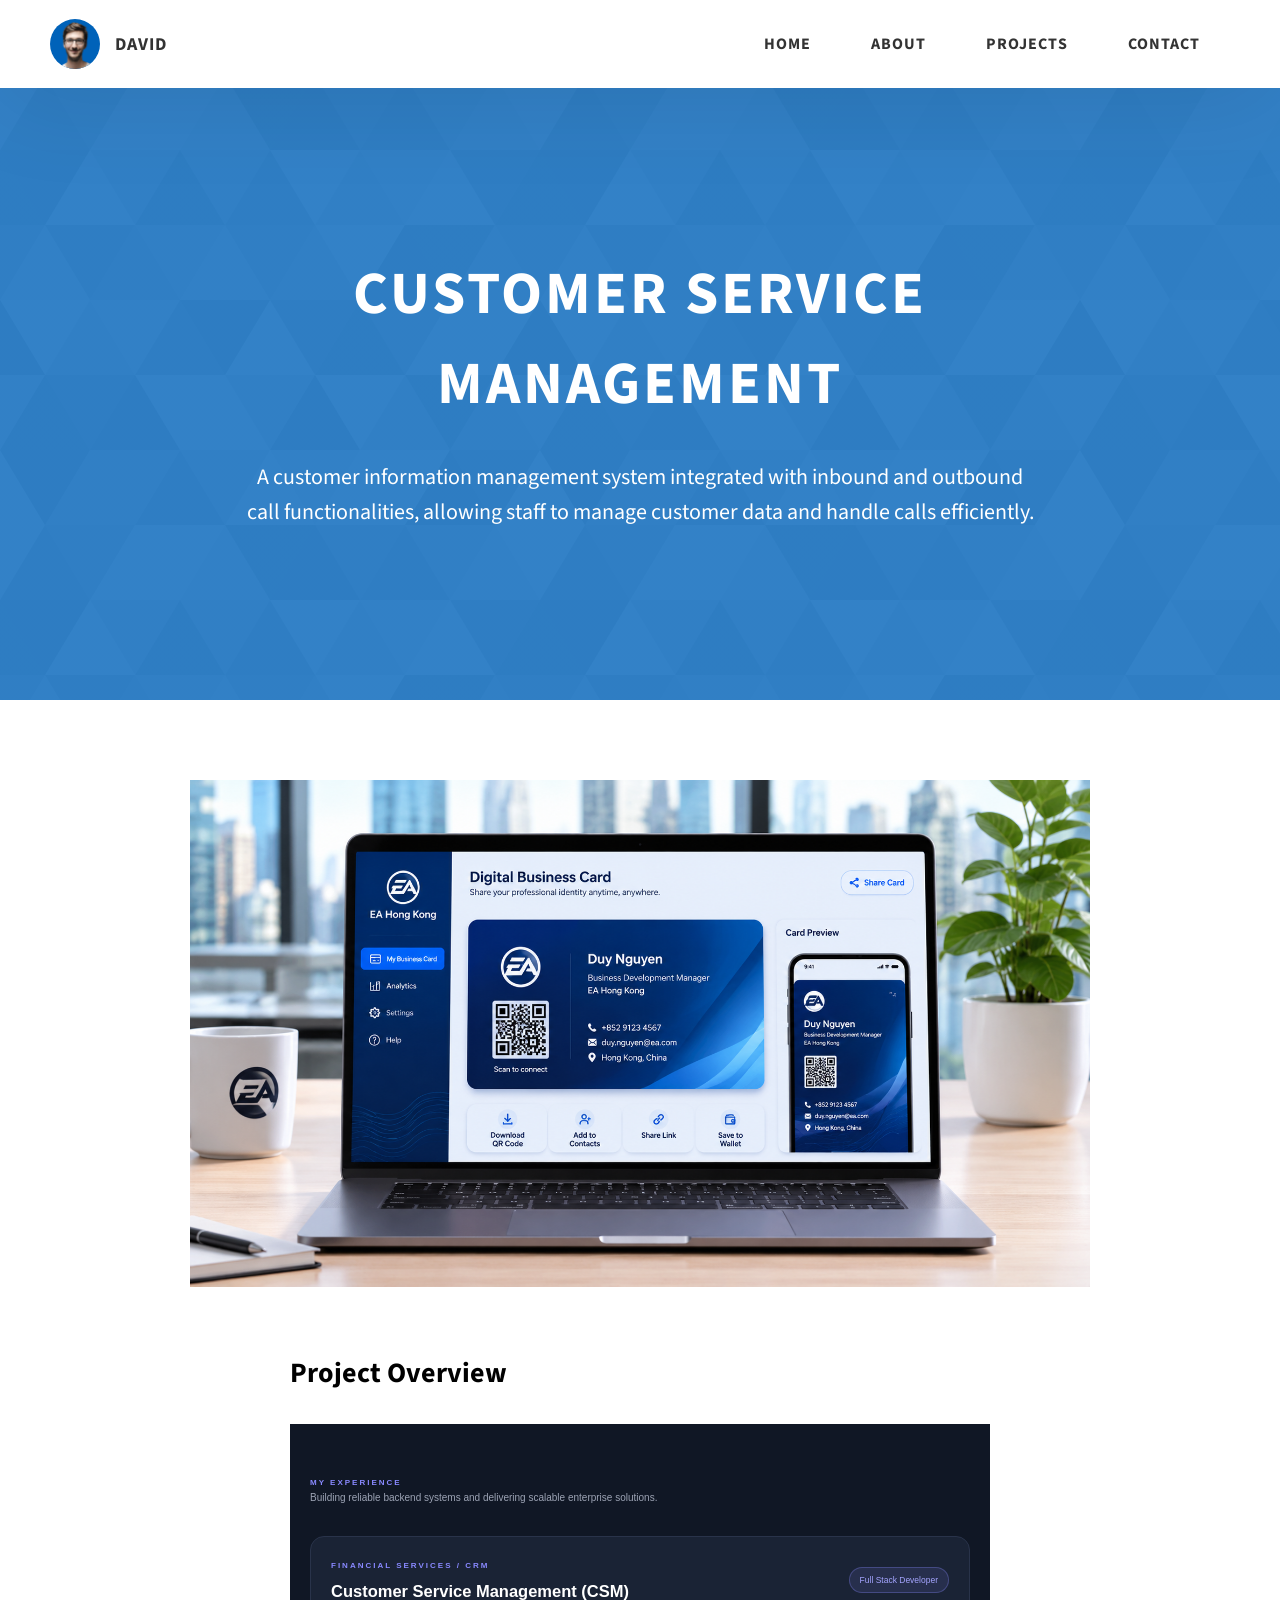
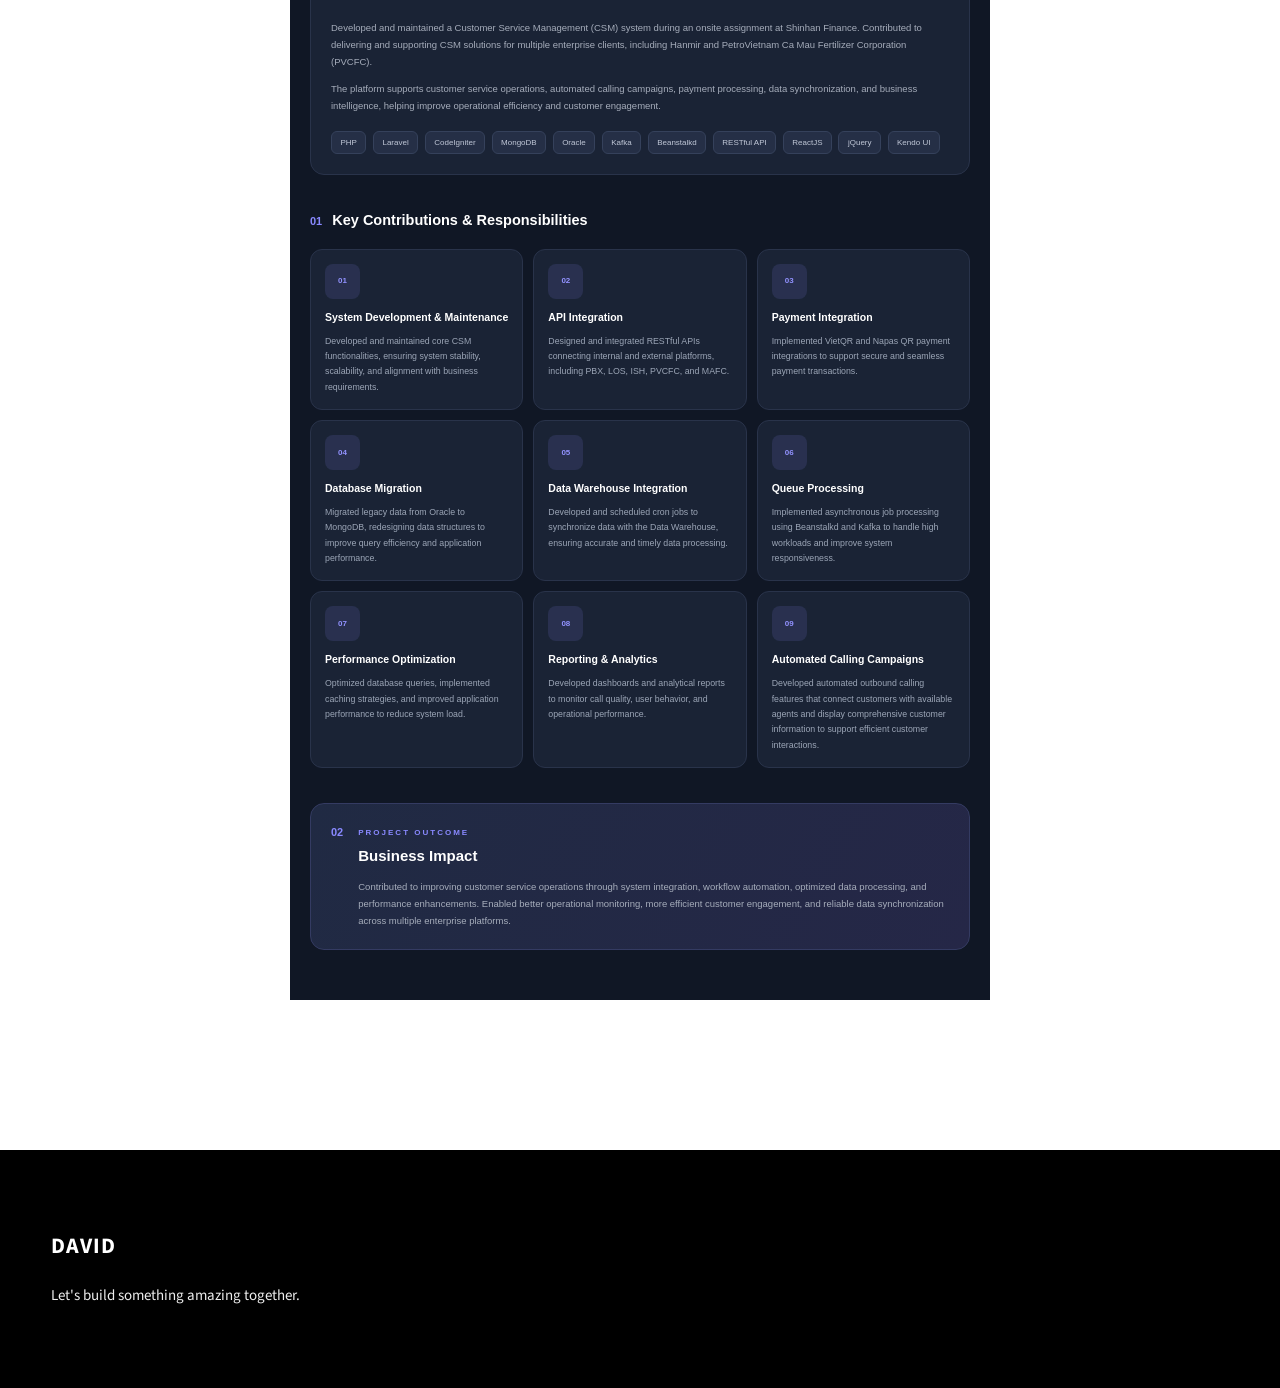
==== project-1.html @ 9b258911 "Create page" ====
<!doctype html>
<html lang="en">
  <head>
    <meta charset="UTF-8" />
    <meta name="viewport" content="width=device-width, initial-scale=1.0" />
    <meta http-equiv="X-UA-Compatible" content="ie=edge" />
    <title>Case Study of Project 1</title>
    <meta name="description" content="Case study page of Project" />

    <link rel="stylesheet" href="css/style.css" />

    <link rel="preconnect" href="https://fonts.googleapis.com" />
    <link rel="preconnect" href="https://fonts.gstatic.com" crossorigin />
    <link
      href="https://fonts.googleapis.com/css2?family=Source+Sans+Pro:wght@400;600;700;900&display=swap"
      rel="stylesheet"
    />
  </head>
  <body>
    <header class="header">
      <div class="header__content">
        <div class="header__logo-container">
          <div class="header__logo-img-cont">
            <img
              src="./assets/png/john-doe.png"
              alt="Ram Maheshwari Logo Image"
              class="header__logo-img"
            />
          </div>
          <span class="header__logo-sub">David</span>
        </div>
        <div class="header__main">
          <ul class="header__links">
            <li class="header__link-wrapper">
              <a href="./index.html" class="header__link"> Home </a>
            </li>
            <li class="header__link-wrapper">
              <a href="./index.html#about" class="header__link">About </a>
            </li>
            <li class="header__link-wrapper">
              <a href="./index.html#projects" class="header__link">
                Projects
              </a>
            </li>
            <li class="header__link-wrapper">
              <a href="./index.html#contact" class="header__link"> Contact </a>
            </li>
          </ul>
          <div class="header__main-ham-menu-cont">
            <img
              src="./assets/svg/ham-menu.svg"
              alt="hamburger menu"
              class="header__main-ham-menu"
            />
            <img
              src="./assets/svg/ham-menu-close.svg"
              alt="hamburger menu close"
              class="header__main-ham-menu-close d-none"
            />
          </div>
        </div>
      </div>
      <div class="header__sm-menu">
        <div class="header__sm-menu-content">
          <ul class="header__sm-menu-links">
            <li class="header__sm-menu-link">
              <a href="./index.html"> Home </a>
            </li>

            <li class="header__sm-menu-link">
              <a href="./index.html#about"> About </a>
            </li>

            <li class="header__sm-menu-link">
              <a href="./index.html#projects"> Projects </a>
            </li>

            <li class="header__sm-menu-link">
              <a href="./index.html#contact"> Contact </a>
            </li>
          </ul>
        </div>
      </div>
    </header>
    <section class="project-cs-hero">
      <div class="project-cs-hero__content">
        <h1 class="heading-primary">Customer Service Management</h1>
        <div class="project-cs-hero__info">
          <p class="text-primary">
            A customer information management system integrated with inbound and
            outbound call functionalities, allowing staff to manage customer
            data and handle calls efficiently.
          </p>
        </div>
      </div>
    </section>
    <section class="project-details">
      <div class="main-container">
        <div class="project-details__content">
          <div class="project-details__showcase-img-cont">
            <img
                src="./assets/png/ea.png"
              alt="Project Image"
              class="project-details__showcase-img"
            />
          </div>
          <div class="project-details__content-main">
            <div class="project-details__desc">
              <h3 class="project-details__content-title">Project Overview</h3>

              <section class="project-overview" id="projects">
                <div class="project-container">
                  <!-- Section Header -->
                  <div class="section-header">
                    <span class="section-label">MY EXPERIENCE</span>
                    <p>
                      Building reliable backend systems and delivering scalable
                      enterprise solutions.
                    </p>
                  </div>

                  <!-- Project Introduction -->
                  <div class="project-intro">
                    <div class="project-heading">
                      <div>
                        <span class="project-category"
                          >FINANCIAL SERVICES / CRM</span
                        >
                        <h3>Customer Service Management (CSM)</h3>
                      </div>
                      <span class="project-role">Full Stack Developer</span>
                    </div>

                    <p>
                      Developed and maintained a Customer Service Management
                      (CSM) system during an onsite assignment at Shinhan
                      Finance. Contributed to delivering and supporting CSM
                      solutions for multiple enterprise clients, including
                      Hanmir and PetroVietnam Ca Mau Fertilizer Corporation
                      (PVCFC).
                    </p>

                    <p>
                      The platform supports customer service operations,
                      automated calling campaigns, payment processing, data
                      synchronization, and business intelligence, helping
                      improve operational efficiency and customer engagement.
                    </p>

                    <!-- Technologies -->
                    <div class="tech-stack">
                      <span>PHP</span>
                      <span>Laravel</span>
                      <span>CodeIgniter</span>
                      <span>MongoDB</span>
                      <span>Oracle</span>
                      <span>Kafka</span>
                      <span>Beanstalkd</span>
                      <span>RESTful API</span>
                      <span>ReactJS</span>
                      <span>jQuery</span>
                      <span>Kendo UI</span>
                    </div>
                  </div>

                  <!-- Key Contributions -->
                  <div class="contribution-section">
                    <div class="subsection-heading">
                      <span>01</span>
                      <h3>Key Contributions & Responsibilities</h3>
                    </div>

                    <div class="contribution-grid">
                      <div class="contribution-card">
                        <div class="card-icon">01</div>
                        <h4>System Development & Maintenance</h4>
                        <p>
                          Developed and maintained core CSM functionalities,
                          ensuring system stability, scalability, and alignment
                          with business requirements.
                        </p>
                      </div>

                      <div class="contribution-card">
                        <div class="card-icon">02</div>
                        <h4>API Integration</h4>
                        <p>
                          Designed and integrated RESTful APIs connecting
                          internal and external platforms, including PBX, LOS,
                          ISH, PVCFC, and MAFC.
                        </p>
                      </div>

                      <div class="contribution-card">
                        <div class="card-icon">03</div>
                        <h4>Payment Integration</h4>
                        <p>
                          Implemented VietQR and Napas QR payment integrations
                          to support secure and seamless payment transactions.
                        </p>
                      </div>

                      <div class="contribution-card">
                        <div class="card-icon">04</div>
                        <h4>Database Migration</h4>
                        <p>
                          Migrated legacy data from Oracle to MongoDB,
                          redesigning data structures to improve query
                          efficiency and application performance.
                        </p>
                      </div>

                      <div class="contribution-card">
                        <div class="card-icon">05</div>
                        <h4>Data Warehouse Integration</h4>
                        <p>
                          Developed and scheduled cron jobs to synchronize data
                          with the Data Warehouse, ensuring accurate and timely
                          data processing.
                        </p>
                      </div>

                      <div class="contribution-card">
                        <div class="card-icon">06</div>
                        <h4>Queue Processing</h4>
                        <p>
                          Implemented asynchronous job processing using
                          Beanstalkd and Kafka to handle high workloads and
                          improve system responsiveness.
                        </p>
                      </div>

                      <div class="contribution-card">
                        <div class="card-icon">07</div>
                        <h4>Performance Optimization</h4>
                        <p>
                          Optimized database queries, implemented caching
                          strategies, and improved application performance to
                          reduce system load.
                        </p>
                      </div>

                      <div class="contribution-card">
                        <div class="card-icon">08</div>
                        <h4>Reporting & Analytics</h4>
                        <p>
                          Developed dashboards and analytical reports to monitor
                          call quality, user behavior, and operational
                          performance.
                        </p>
                      </div>

                      <div class="contribution-card">
                        <div class="card-icon">09</div>
                        <h4>Automated Calling Campaigns</h4>
                        <p>
                          Developed automated outbound calling features that
                          connect customers with available agents and display
                          comprehensive customer information to support
                          efficient customer interactions.
                        </p>
                      </div>
                    </div>
                  </div>

                  <!-- Business Impact -->
                  <div class="business-impact">
                    <div class="impact-number">02</div>

                    <div class="impact-content">
                      <span class="project-category">PROJECT OUTCOME</span>
                      <h3>Business Impact</h3>
                      <p>
                        Contributed to improving customer service operations
                        through system integration, workflow automation,
                        optimized data processing, and performance enhancements.
                        Enabled better operational monitoring, more efficient
                        customer engagement, and reliable data synchronization
                        across multiple enterprise platforms.
                      </p>
                    </div>
                  </div>
                </div>
              </section>
            </div>
          </div>
        </div>
      </div>
    </section>
    <footer class="main-footer">
      <div class="main-container">
        <div class="main-footer__upper">
          <div class="main-footer__row main-footer__row-1"></div>
          <div class="main-footer__row main-footer__row-2">
            <h4 class="heading heading-sm text-lt">David</h4>
            <p class="main-footer__short-desc">
              Let's build something amazing together.
            </p>
          </div>
        </div>
      </div>
    </footer>
    <script src="./index.js"></script>
  </body>
</html>
---- css/style.css ----
/*
0 - 600px:      Phone
600 - 900px:    Tablet portrait
900 - 1200px:   Tablet landscape
[1200 - 1800] is where our normal styles apply
1800px + :      Big desktop
$breakpoint arguement choices:
- phone
- tab-port
- tab-land
- big-desktop

Inside media queries 1em is always 16px i.e 1em = 16px at every screen size only inside media queries
*/
*,
*::after,
*::before {
  margin: 0;
  padding: 0;
  box-sizing: inherit;
  font-family: inherit; }

html {
  font-size: 62.5%;
  scroll-behavior: smooth; }
  @media only screen and (max-width: 75em) {
    html {
      font-size: 59%; } }
  @media only screen and (max-width: 56.25em) {
    html {
      font-size: 56%; } }
  @media only screen and (min-width: 112.5em) {
    html {
      font-size: 65%; } }

body {
  box-sizing: border-box;
  position: relative;
  line-height: 1.5;
  font-family: sans-serif;
  overflow-x: hidden;
  overflow-y: scroll;
  font-family: 'Source Sans Pro', sans-serif; }

a {
  text-decoration: none;
  color: inherit; }

li {
  list-style: none; }

input:focus,
button:focus,
a:focus,
textarea:focus {
  outline: none; }

button {
  border: none;
  cursor: pointer; }

textarea {
  resize: none; }

.heading-primary {
  font-size: 6rem;
  text-transform: uppercase;
  letter-spacing: 3px;
  text-align: center; }
  @media only screen and (max-width: 37.5em) {
    .heading-primary {
      font-size: 4.5rem; } }

.heading-sec__mb-bg {
  margin-bottom: 11rem; }
  @media only screen and (max-width: 56.25em) {
    .heading-sec__mb-bg {
      margin-bottom: 8rem; } }

.heading-sec__mb-med {
  margin-bottom: 9rem; }
  @media only screen and (max-width: 56.25em) {
    .heading-sec__mb-med {
      margin-bottom: 8rem; } }

.heading-sec__main {
  display: block;
  font-size: 4rem;
  text-transform: uppercase;
  letter-spacing: 1px;
  letter-spacing: 3px;
  text-align: center;
  margin-bottom: 3.5rem;
  position: relative; }
  .heading-sec__main--lt {
    color: #fff; }
    .heading-sec__main--lt::after {
      content: '';
      background: #fff !important; }
  .heading-sec__main::after {
    content: '';
    position: absolute;
    top: calc(100% + 1.5rem);
    height: 5px;
    width: 3rem;
    background: #0062b9;
    left: 50%;
    transform: translateX(-50%);
    border-radius: 5px; }
    @media only screen and (max-width: 37.5em) {
      .heading-sec__main::after {
        top: calc(100% + 1.2rem); } }

.heading-sec__sub {
  display: block;
  text-align: center;
  color: #777;
  font-size: 2rem;
  font-weight: 500;
  max-width: 80rem;
  margin: auto;
  line-height: 1.6; }
  @media only screen and (max-width: 37.5em) {
    .heading-sec__sub {
      font-size: 1.8rem; } }
  .heading-sec__sub--lt {
    color: #eee; }

.heading-sm {
  font-size: 2.2rem;
  text-transform: uppercase;
  letter-spacing: 1px; }

.main-container {
  max-width: 120rem;
  margin: auto;
  width: 92%; }

.btn {
  background: #fff;
  color: #333;
  text-transform: uppercase;
  letter-spacing: 2px;
  display: inline-block;
  font-weight: 700;
  border-radius: 5px;
  box-shadow: 0 5px 15px 0 rgba(0, 0, 0, 0.15);
  transition: transform .3s; }
  .btn:hover {
    transform: translateY(-3px); }
  .btn--bg {
    padding: 1.5rem 8rem;
    font-size: 2rem; }
  .btn--med {
    padding: 1.5rem 5rem;
    font-size: 1.6rem; }
  .btn--theme {
    background: #0062b9;
    color: #fff; }
  .btn--theme-inv {
    color: #0062b9;
    background: #fff;
    border: 2px solid #0062b9;
    box-shadow: none;
    padding: calc(1.5rem - 2px) calc(5rem - 2px); }

.sec-pad {
  padding: 12rem 0; }
  @media only screen and (max-width: 56.25em) {
    .sec-pad {
      padding: 8rem 0; } }

.text-primary {
  color: #fff;
  font-size: 2.2rem;
  text-align: center;
  width: 100%;
  line-height: 1.6; }
  @media only screen and (max-width: 37.5em) {
    .text-primary {
      font-size: 2rem; } }

.d-none {
  display: none; }

.home-hero {
  color: #fff;
  background: linear-gradient(to right, rgba(0, 98, 185, 0.8), rgba(0, 98, 185, 0.8)), url(../../assets/svg/common-bg.svg);
  background-position: center;
  height: 100vh;
  min-height: 80rem;
  max-height: 120rem;
  position: relative; }
  @media only screen and (max-width: 37.5em) {
    .home-hero {
      height: unset;
      min-height: unset; } }
  .home-hero__socials {
    position: absolute;
    top: 50%;
    border: 2px solid #eee;
    border-left: 2px solid #eee;
    transform: translateY(-50%); }
    @media only screen and (max-width: 56.25em) {
      .home-hero__socials {
        display: none; } }
  .home-hero__mouse-scroll-cont {
    position: absolute;
    bottom: 3%;
    left: 50%;
    transform: translateX(-50%); }
    @media only screen and (max-width: 37.5em) {
      .home-hero__mouse-scroll-cont {
        display: none; } }
  .home-hero__social {
    width: 5rem; }
  .home-hero__social-icon-link {
    width: 100%;
    display: block;
    padding: 1.2rem;
    border-bottom: 2px solid #eee;
    transition: background .3s; }
    .home-hero__social-icon-link:hover {
      background: rgba(255, 255, 255, 0.1); }
    .home-hero__social-icon-link--bd-none {
      border-bottom: 0; }
  .home-hero__social-icon {
    width: 100%; }
  .home-hero__content {
    position: absolute;
    top: 50%;
    left: 50%;
    transform: translate(-50%, -50%);
    max-width: 90rem;
    width: 92%; }
    @media only screen and (max-width: 37.5em) {
      .home-hero__content {
        padding: 19rem 0 13rem 0;
        margin: auto;
        position: static;
        transform: translate(0, 0); } }
  .home-hero__info {
    margin: 3rem auto 0 auto;
    max-width: 80rem; }
  .home-hero__cta {
    margin-top: 5rem;
    text-align: center; }

.about {
  background: #fafafa; }
  .about__content {
    display: grid;
    grid-template-columns: 1fr 1fr;
    grid-gap: 10rem; }
    @media only screen and (max-width: 56.25em) {
      .about__content {
        grid-template-columns: 1fr;
        grid-gap: 8rem; } }
    .about__content-title {
      font-weight: 700;
      font-size: 2.8rem;
      margin-bottom: 3rem; }
      @media only screen and (max-width: 37.5em) {
        .about__content-title {
          font-size: 2.4rem; } }
    .about__content-details-para {
      font-size: 1.8rem;
      color: grey;
      max-width: 60rem;
      line-height: 1.7;
      margin-bottom: 1rem; }
      .about__content-details-para--hl {
        font-weight: 700;
        margin: 0 3px; }
      .about__content-details-para:last-child {
        margin-bottom: 4rem; }

.projects__row {
  display: grid;
  grid-template-columns: 1.5fr 1fr;
  grid-gap: 5rem;
  margin-bottom: 11rem; }
  @media only screen and (max-width: 56.25em) {
    .projects__row {
      grid-template-columns: 1fr;
      grid-gap: 2rem;
      margin-bottom: 8rem; } }
  @media only screen and (max-width: 56.25em) {
    .projects__row {
      text-align: center; } }
  .projects__row:last-child {
    margin-bottom: 0; }
  .projects__row-img-cont {
    overflow: hidden; }
  .projects__row-img {
    width: 100%;
    display: block;
    object-fit: cover; }
  .projects__row-content {
    padding: 2rem 0;
    display: flex;
    justify-content: center;
    flex-direction: column;
    align-items: flex-start; }
    @media only screen and (max-width: 56.25em) {
      .projects__row-content {
        align-items: center; } }
    .projects__row-content-title {
      font-weight: 700;
      font-size: 2.8rem;
      margin-bottom: 2rem; }
      @media only screen and (max-width: 37.5em) {
        .projects__row-content-title {
          font-size: 2.4rem; } }
    .projects__row-content-desc {
      font-size: 1.8rem;
      color: grey;
      max-width: 60rem;
      line-height: 1.7;
      margin-bottom: 3rem; }
      @media only screen and (max-width: 37.5em) {
        .projects__row-content-desc {
          font-size: 1.7rem; } }

.contact {
  background: linear-gradient(to right, rgba(0, 98, 185, 0.8), rgba(0, 98, 185, 0.8)), url(../../assets/svg/common-bg.svg);
  background-size: cover;
  background-position: center; }
  .contact__form-container {
    box-shadow: 0 0 10px rgba(0, 0, 0, 0.1);
    background: white;
    padding: 4rem;
    margin-top: 6rem;
    max-width: 80rem;
    text-align: right;
    width: 95%;
    border-radius: 5px;
    margin: 5rem auto 0 auto; }
    @media only screen and (max-width: 37.5em) {
      .contact__form-container {
        padding: 3rem; } }
  .contact__form-field {
    margin-bottom: 4rem; }
    @media only screen and (max-width: 37.5em) {
      .contact__form-field {
        margin-bottom: 3rem; } }
  .contact__form-label {
    color: #666;
    font-size: 1.4rem;
    letter-spacing: 1px;
    font-weight: 700;
    margin-bottom: 1rem;
    display: block;
    text-align: left; }
  .contact__form-input {
    color: #333;
    padding: 2rem;
    width: 100%;
    border: 1px solid #ebebeb;
    font-size: 1.6rem;
    letter-spacing: 0px;
    background: #f0f0f0;
    border-radius: 5px;
    font-weight: 600;
    /* Code for Modern Browsers */
    /* Code for WebKit, Blink, Edge */
    /* Code for Internet Explorer 10-11 */
    /* Code for Microsoft Edge */
    /* Code for Mozilla Firefox 4 to 18 */
    /* Code for Mozilla Firefox 19+ */ }
    .contact__form-input::placeholder {
      color: #999;
      font-weight: 600;
      font-size: 1.6rem; }
    .contact__form-input::-webkit-input-placeholder {
      color: #999;
      font-weight: 600;
      font-size: 1.6rem; }
    .contact__form-input:-ms-input-placeholder {
      color: #999;
      font-weight: 600;
      font-size: 1.6rem; }
    .contact__form-input::-ms-input-placeholder {
      color: #999;
      font-weight: 600;
      font-size: 1.6rem; }
    .contact__form-input:-moz-placeholder {
      opacity: 1;
      color: #999;
      font-weight: 600;
      font-size: 1.6rem; }
    .contact__form-input::-moz-placeholder {
      opacity: 1;
      color: #999;
      font-weight: 600;
      font-size: 1.6rem; }
  .contact__btn {
    width: 30%;
    padding: 2rem 4rem;
    font-size: 1.6rem; }
    @media only screen and (max-width: 37.5em) {
      .contact__btn {
        width: 100%; } }

.project-cs-hero {
  color: #fff;
  background: linear-gradient(to right, rgba(0, 98, 185, 0.8), rgba(0, 98, 185, 0.8)), url(../../assets/svg/common-bg.svg);
  background-size: cover;
  background-position: center;
  position: relative; }
  @media only screen and (max-width: 37.5em) {
    .project-cs-hero {
      height: unset;
      min-height: unset; } }
  .project-cs-hero__content {
    padding: 25rem 0 17rem 0;
    max-width: 90rem;
    width: 92%;
    margin: auto; }
    @media only screen and (max-width: 37.5em) {
      .project-cs-hero__content {
        padding: 19rem 0 13rem 0;
        margin: auto;
        position: static;
        transform: translate(0, 0); } }
  .project-cs-hero__info {
    margin: 3rem auto 0 auto;
    max-width: 80rem; }
  .project-cs-hero__cta {
    margin-top: 5rem;
    text-align: center; }

.project-details__content {
  padding: 8rem 0;
  max-width: 90rem;
  margin: auto; }
  .project-details__content-title {
    font-weight: 700;
    font-size: 2.8rem;
    margin-bottom: 3rem; }
    @media only screen and (max-width: 37.5em) {
      .project-details__content-title {
        font-size: 2.4rem; } }

.project-details__showcase-img-cont {
  width: 100%;
  margin-bottom: 6rem; }

.project-details__showcase-img {
  width: 100%; }

.project-details__content-main {
  width: 100%;
  max-width: 70rem;
  margin: auto; }

.project-details__desc {
  margin: 0 0 7rem 0; }
  .project-details__desc-para {
    font-size: 1.8rem;
    line-height: 1.7;
    color: grey;
    margin-bottom: 2rem; }

.project-details__tools-used {
  margin: 0 0 7rem 0; }
  .project-details__tools-used-list {
    display: flex;
    flex-wrap: wrap; }
  .project-details__tools-used-item {
    padding: 1rem 2rem;
    margin-bottom: 1.5rem;
    margin-right: 1.5rem;
    font-size: 1.6rem;
    background: rgba(153, 153, 153, 0.2);
    border-radius: 5px;
    font-weight: 600;
    color: #777; }

.project-details__links {
  margin: 0 0; }
  .project-details__links-btn {
    margin-right: 2rem; }
    @media only screen and (max-width: 37.5em) {
      .project-details__links-btn {
        margin-right: 0;
        width: 70%;
        margin-bottom: 2rem;
        text-align: center; } }
    .project-details__links-btn:last-child {
      margin: 0; }
      @media only screen and (max-width: 37.5em) {
        .project-details__links-btn:last-child {
          margin: 0; } }

.header {
  position: fixed;
  width: 100%;
  z-index: 1000;
  background: #000;
  background: #fff;
  box-shadow: 0 10px 100px rgba(0, 0, 0, 0.1); }
  .header__content {
    display: flex;
    align-items: center;
    justify-content: space-between;
    padding: 1rem 5rem; }
    @media only screen and (max-width: 56.25em) {
      .header__content {
        padding: 0 2rem; } }
  .header__logo-container {
    display: flex;
    align-items: center;
    cursor: pointer;
    color: #333;
    transition: color .3s; }
    .header__logo-container:hover {
      color: #0062b9; }
  .header__logo-img-cont {
    width: 5rem;
    height: 5rem;
    border-radius: 50px;
    overflow: hidden;
    margin-right: 1.5rem;
    background: #0062b9; }
    @media only screen and (max-width: 56.25em) {
      .header__logo-img-cont {
        width: 4.5rem;
        height: 4.5rem;
        margin-right: 1.2rem; } }
  .header__logo-img {
    width: 100%;
    height: 100%;
    object-fit: cover;
    object-position: center;
    display: block; }
  .header__logo-sub {
    font-size: 1.8rem;
    text-transform: uppercase;
    font-weight: 700;
    letter-spacing: 1px; }
  .header__links {
    display: flex; }
    @media only screen and (max-width: 37.5em) {
      .header__links {
        display: none; } }
  .header__link {
    padding: 2.2rem 3rem;
    display: inline-block;
    font-size: 1.6rem;
    color: #333;
    text-transform: uppercase;
    letter-spacing: 1px;
    font-weight: 700;
    transition: color .3s; }
    .header__link:hover {
      color: #0062b9; }
    @media only screen and (max-width: 56.25em) {
      .header__link {
        padding: 3rem 1.8rem;
        font-size: 1.5rem; } }
  .header__main-ham-menu-cont {
    display: none;
    width: 3rem;
    padding: 2.2rem 0; }
    @media only screen and (max-width: 37.5em) {
      .header__main-ham-menu-cont {
        display: block; } }
  .header__main-ham-menu {
    width: 100%; }
  .header__main-ham-menu-close {
    width: 100%; }
  .header__sm-menu {
    background: #fff;
    position: absolute;
    width: 100%;
    top: 100%;
    visibility: hidden;
    opacity: 0;
    transition: all .3s;
    box-shadow: 0px 5px 5px 0px rgba(0, 0, 0, 0.1);
    -webkit-box-shadow: 0px 5px 5px 0px rgba(0, 0, 0, 0.1);
    -moz-box-shadow: 0px 5px 5px 0px rgba(0, 0, 0, 0.1); }
    .header__sm-menu--active {
      visibility: hidden;
      opacity: 0; }
      @media only screen and (max-width: 37.5em) {
        .header__sm-menu--active {
          visibility: visible;
          opacity: 1; } }
  .header__sm-menu-link a {
    display: block;
    text-decoration: none;
    padding: 2.5rem 3rem;
    font-size: 1.6rem;
    color: #333;
    text-align: right;
    border-bottom: 1px solid #eee;
    font-weight: 700;
    text-transform: uppercase;
    letter-spacing: 2px;
    transition: color .3s; }
    .header__sm-menu-link a:hover {
      color: #0062b9; }
  .header__sm-menu-link:first-child a {
    border-top: 1px solid #eee; }
  .header__sm-menu-link-last {
    border-bottom: 0; }

.main-footer {
  background: #000;
  color: #fff; }
  .main-footer__upper {
    display: flex;
    justify-content: space-between;
    padding: 8rem 0; }
    @media only screen and (max-width: 56.25em) {
      .main-footer__upper {
        padding: 6rem 0; } }
    @media only screen and (max-width: 37.5em) {
      .main-footer__upper {
        display: block; } }
  .main-footer__row-1 {
    order: 2; }
    @media only screen and (max-width: 56.25em) {
      .main-footer__row-1 {
        margin-bottom: 5rem; } }
  .main-footer__row-2 {
    width: 40%;
    order: 1;
    max-width: 50rem; }
    @media only screen and (max-width: 56.25em) {
      .main-footer__row-2 {
        width: 100%; } }
  .main-footer__short-desc {
    margin-top: 2rem;
    color: #eee;
    font-size: 1.5rem;
    line-height: 1.7; }
  .main-footer__social-cont {
    margin-top: 2rem; }
  .main-footer__icon {
    margin-right: 1rem;
    width: 2.5rem; }
    .main-footer__icon--mr-none {
      margin-right: 0; }
  .main-footer__lower {
    padding: 4rem 0;
    border-top: 1px solid #444;
    color: #eee;
    font-size: 1.2rem;
    text-align: left;
    text-align: center; }
    .main-footer__lower a {
      text-decoration: underline;
      font-weight: bold;
      margin-left: 2px; }
    @media only screen and (max-width: 56.25em) {
      .main-footer__lower {
        padding: 3.5rem 0; } }

.skills {
  display: flex;
  flex-wrap: wrap; }
  .skills__skill {
    padding: 1rem 2rem;
    margin-bottom: 1.5rem;
    margin-right: 1.5rem;
    font-size: 1.6rem;
    background: rgba(153, 153, 153, 0.2);
    border-radius: 5px;
    font-weight: 600;
    color: #777; }

.mouse {
  width: 25px;
  height: 40px;
  border: 2px solid #eee;
  border-radius: 60px;
  position: relative;
  overflow: hidden; }
  .mouse::before {
    content: '';
    width: 5px;
    height: 5px;
    position: absolute;
    top: 7px;
    left: 50%;
    transform: translateX(-50%);
    background-color: #eee;
    border-radius: 50%;
    opacity: 1;
    animation: wheel 1.3s infinite;
    -webkit-animation: wheel 1.3s infinite; }

@keyframes wheel {
  to {
    opacity: 0;
    top: 27px; } }

@-webkit-keyframes wheel {
  to {
    opacity: 0;
    top: 27px; } }


/* PROJECT OVERVIEW */
.project-overview {
    background: #101725;
    color: #ffffff;
    padding: 5rem 2rem;
    font-family: Arial, sans-serif;
}

.project-container {
    max-width: 1150px;
    margin: 0 auto;
}

/* SECTION HEADER */
.section-header {
    margin-bottom: 3rem;
}

.section-label,
.project-category {
    color: #8989ff;
    font-size: 0.8rem;
    font-weight: 700;
    letter-spacing: 2px;
}

.section-header h2 {
    font-size: 2.2rem;
    margin: 0.8rem 0;
}

.section-header p {
    color: #9ca3b4;
    font-size: 1rem;
    line-height: 1.7;
}

/* PROJECT INTRO */
.project-intro {
    background: #1a2335;
    border: 1px solid #29334a;
    border-radius: 14px;
    padding: 2rem;
    margin-bottom: 3.5rem;
}

.project-heading {
    display: flex;
    align-items: center;
    justify-content: space-between;
    gap: 1rem;
    margin-bottom: 1.5rem;
}

.project-heading h3 {
    font-size: 1.65rem;
    margin: 0.7rem 0 0;
}

.project-role {
    color: #a5a5ff;
    background: rgba(137, 137, 255, 0.12);
    border: 1px solid rgba(137, 137, 255, 0.3);
    padding: 0.55rem 1rem;
    border-radius: 30px;
    font-size: 0.85rem;
    white-space: nowrap;
}

.project-intro p,
.impact-content p {
    color: #a6adbb;
    font-size: 0.95rem;
    line-height: 1.8;
    margin-bottom: 1rem;
}

/* TECH STACK */
.tech-stack {
    display: flex;
    flex-wrap: wrap;
    gap: 0.65rem;
    margin-top: 1.7rem;
}

.tech-stack span {
    background: #252f46;
    border: 1px solid #35415b;
    color: #c1c8d8;
    padding: 0.45rem 0.85rem;
    border-radius: 6px;
    font-size: 0.8rem;
}

/* CONTRIBUTIONS */
.contribution-section {
    margin-bottom: 3.5rem;
}

.subsection-heading {
    display: flex;
    align-items: center;
    gap: 1rem;
    margin-bottom: 1.7rem;
}

.subsection-heading span,
.impact-number {
    color: #8989ff;
    font-size: 1.1rem;
    font-weight: 700;
}

.subsection-heading h3 {
    font-size: 1.45rem;
    margin: 0;
}

.contribution-grid {
    display: grid;
    grid-template-columns: repeat(3, 1fr);
    gap: 1rem;
}

.contribution-card {
    background: #1a2335;
    border: 1px solid #29334a;
    border-radius: 12px;
    padding: 1.4rem;
    transition: all 0.3s ease;
}

.contribution-card:hover {
    transform: translateY(-4px);
    border-color: #7777ed;
    background: #202b40;
}

.card-icon {
    width: 35px;
    height: 35px;
    display: flex;
    align-items: center;
    justify-content: center;
    background: rgba(137, 137, 255, 0.13);
    color: #9292ff;
    border-radius: 8px;
    font-size: 0.8rem;
    font-weight: 700;
    margin-bottom: 1.1rem;
}

.contribution-card h4 {
    font-size: 1.05rem;
    margin: 0 0 0.8rem;
    line-height: 1.5;
}

.contribution-card p {
    color: #9ca6b7;
    font-size: 0.88rem;
    line-height: 1.75;
    margin: 0;
}

/* BUSINESS IMPACT */
.business-impact {
    display: flex;
    gap: 1.5rem;
    padding: 2rem;
    border-radius: 14px;
    background: linear-gradient(
        120deg,
        #202a43,
        #252747
    );
    border: 1px solid #343b62;
}

.impact-content h3 {
    font-size: 1.5rem;
    margin: 0.6rem 0 1rem;
}

.impact-content p {
    margin: 0;
}

/* RESPONSIVE */
@media (max-width: 900px) {
    .contribution-grid {
        grid-template-columns: repeat(2, 1fr);
    }
}

@media (max-width: 576px) {
    .project-overview {
        padding: 3rem 1.2rem;
    }

    .section-header h2 {
        font-size: 2rem;
    }

    .project-intro {
        padding: 1.3rem;
    }

    .project-heading {
        align-items: flex-start;
        flex-direction: column;
    }

    .project-heading h3 {
        font-size: 1.35rem;
    }

    .contribution-grid {
        grid-template-columns: 1fr;
    }

    .subsection-heading h3 {
        font-size: 1.2rem;
    }

    .business-impact {
        padding: 1.4rem;
        gap: 1rem;
    }
}
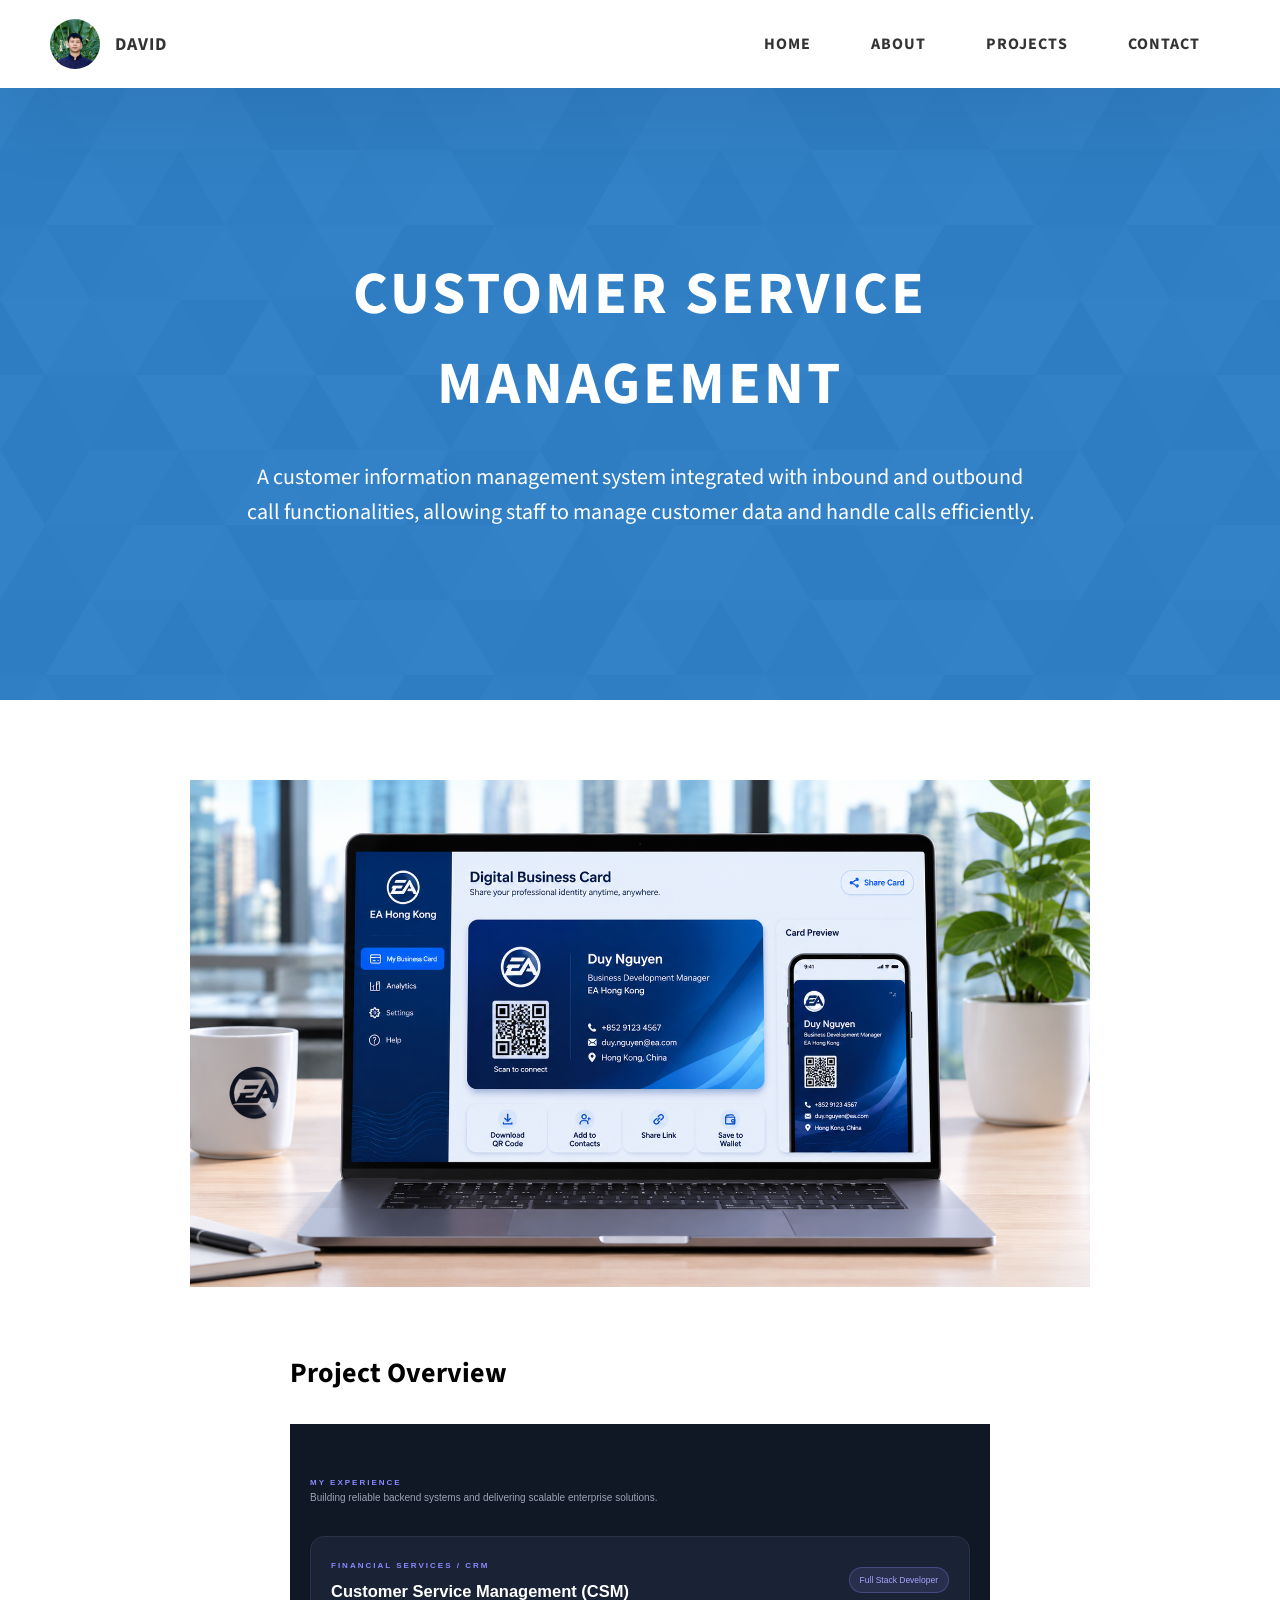
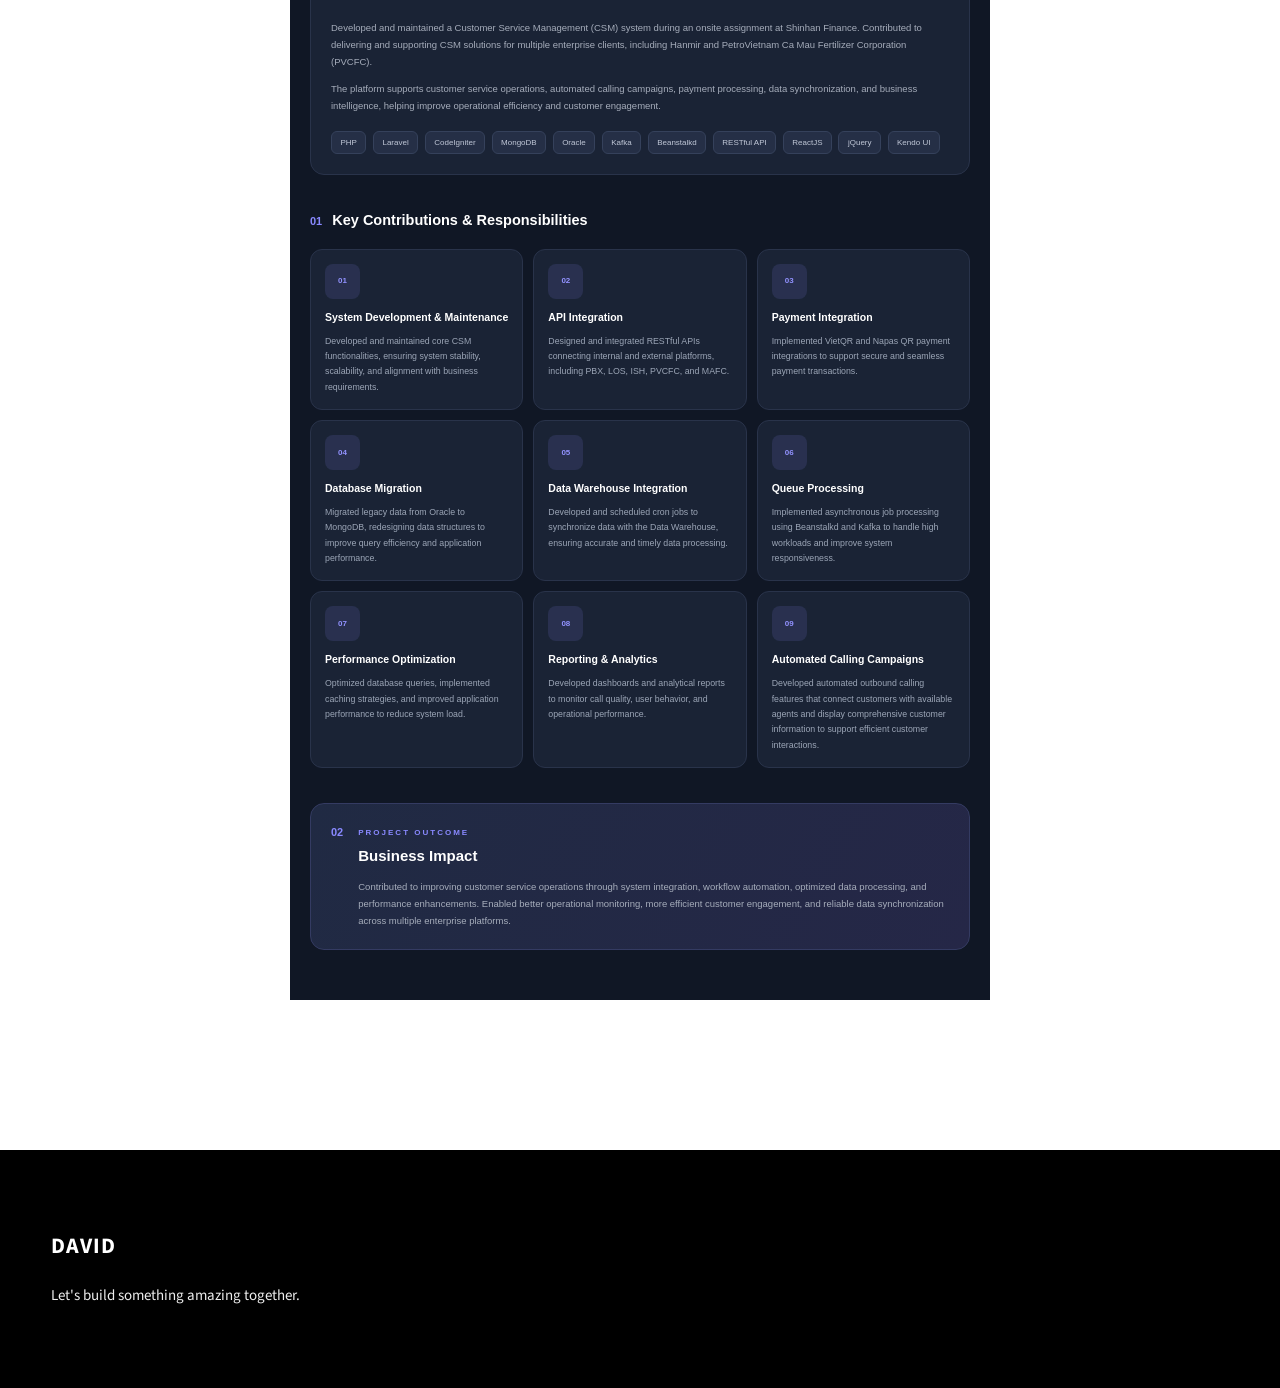
==== commit 2514cc40: "Create page" ====
--- a/project-1.html
+++ b/project-1.html
@@ -22,7 +22,7 @@
         <div class="header__logo-container">
           <div class="header__logo-img-cont">
             <img
-              src="./assets/png/john-doe.png"
+              src="./assets/png/dd.png"
               alt="Ram Maheshwari Logo Image"
               class="header__logo-img"
             />
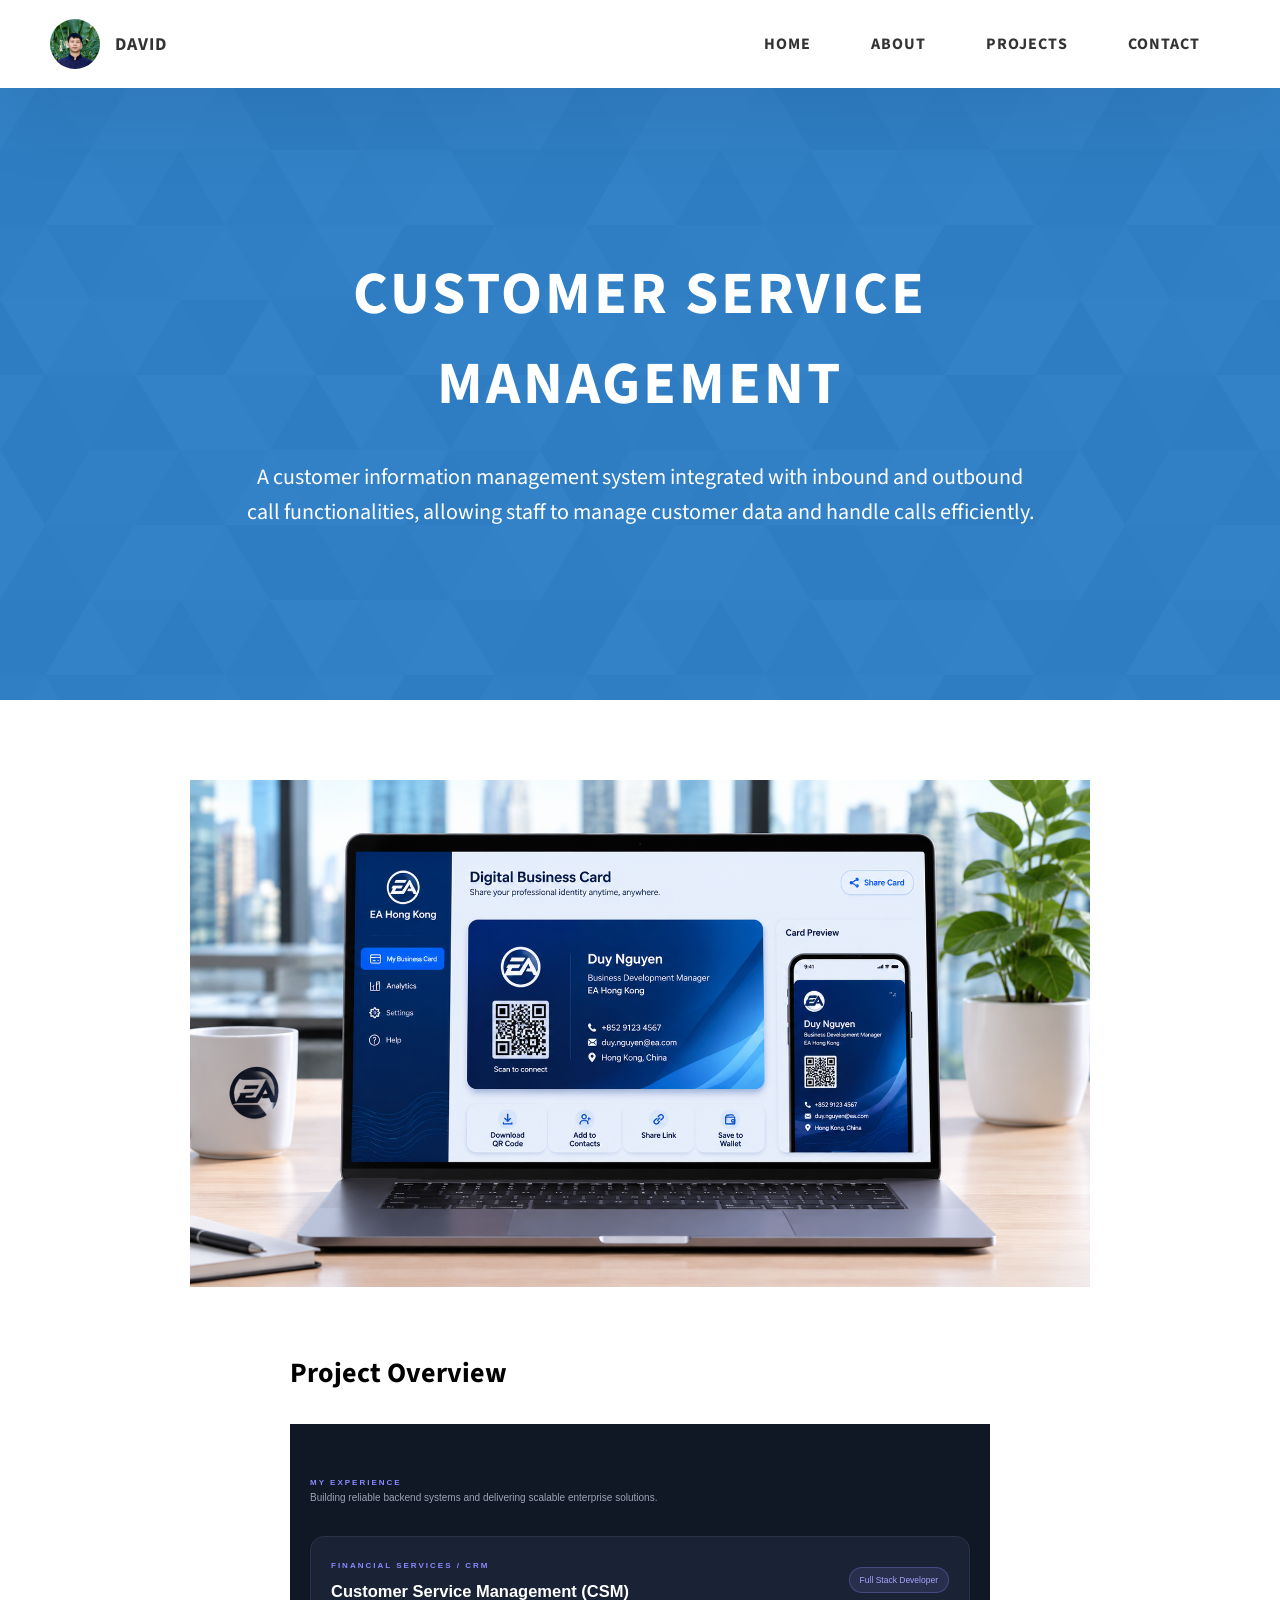
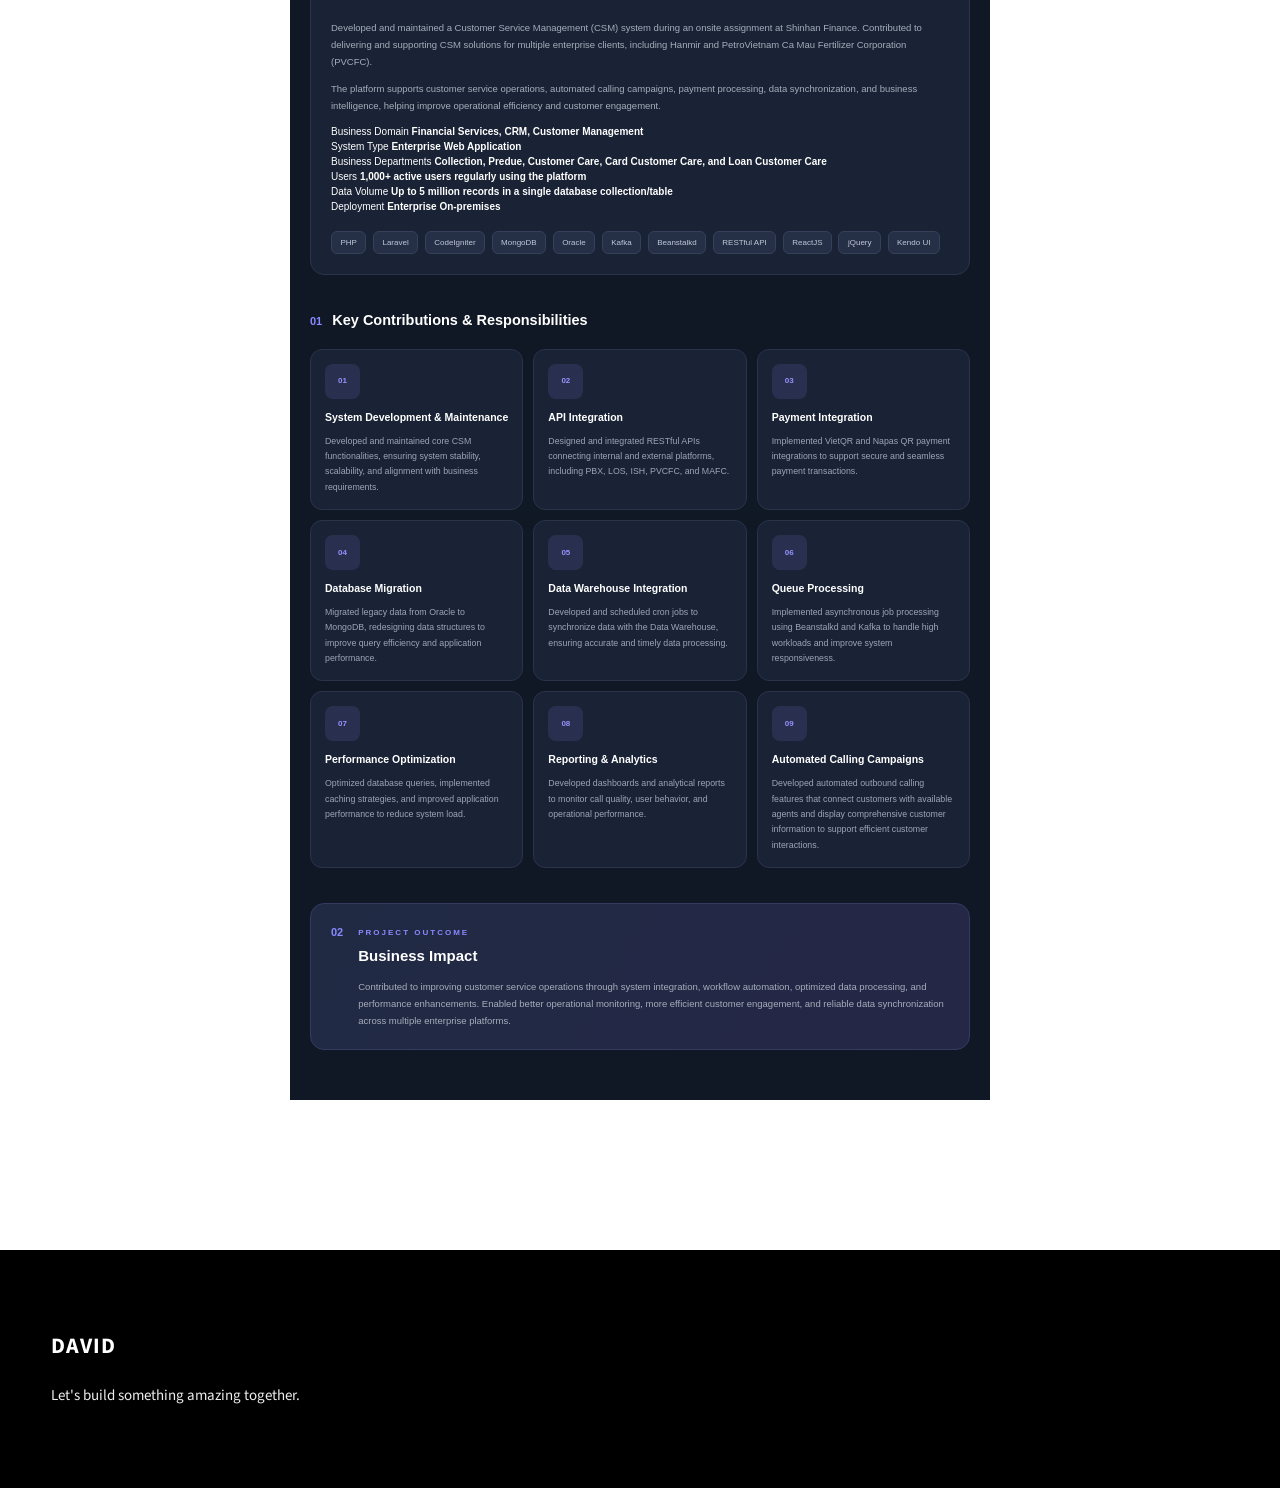
==== commit fdd49106: "add more info" ====
--- a/project-1.html
+++ b/project-1.html
@@ -4,7 +4,7 @@
     <meta charset="UTF-8" />
     <meta name="viewport" content="width=device-width, initial-scale=1.0" />
     <meta http-equiv="X-UA-Compatible" content="ie=edge" />
-    <title>Case Study of Project 1</title>
+    <title>NguyenDuy</title>
     <meta name="description" content="Case study page of Project" />
 
     <link rel="stylesheet" href="css/style.css" />
@@ -99,7 +99,7 @@
         <div class="project-details__content">
           <div class="project-details__showcase-img-cont">
             <img
-                src="./assets/png/ea.png"
+              src="./assets/png/ea.png"
               alt="Project Image"
               class="project-details__showcase-img"
             />
@@ -146,6 +146,34 @@
                       synchronization, and business intelligence, helping
                       improve operational efficiency and customer engagement.
                     </p>
+                    <div class="project-meta">
+                      <div>
+                        <span class="meta-label">Business Domain</span>
+                        <strong>Financial Services, CRM, Customer Management</strong>
+                      </div>
+
+                      <div>
+                        <span class="meta-label">System Type</span>
+                        <strong>Enterprise Web Application</strong>
+                      </div>
+                      <div>
+                        <span class="meta-label">Business Departments</span>
+                        <strong>Collection, Predue, Customer Care, Card Customer Care, and Loan Customer Care</strong>
+                      </div>
+
+                      <div>
+                        <span class="meta-label">Users</span>
+                        <strong>1,000+ active users regularly using the platform</strong>
+                      </div>
+                      <div>
+                        <span class="meta-label">Data Volume</span>
+                        <strong>Up to 5 million records in a single database collection/table</strong>
+                      </div>
+                      <div>
+                        <span class="meta-label">Deployment</span>
+                        <strong>Enterprise On-premises</strong>
+                      </div>
+                    </div>
 
                     <!-- Technologies -->
                     <div class="tech-stack">
